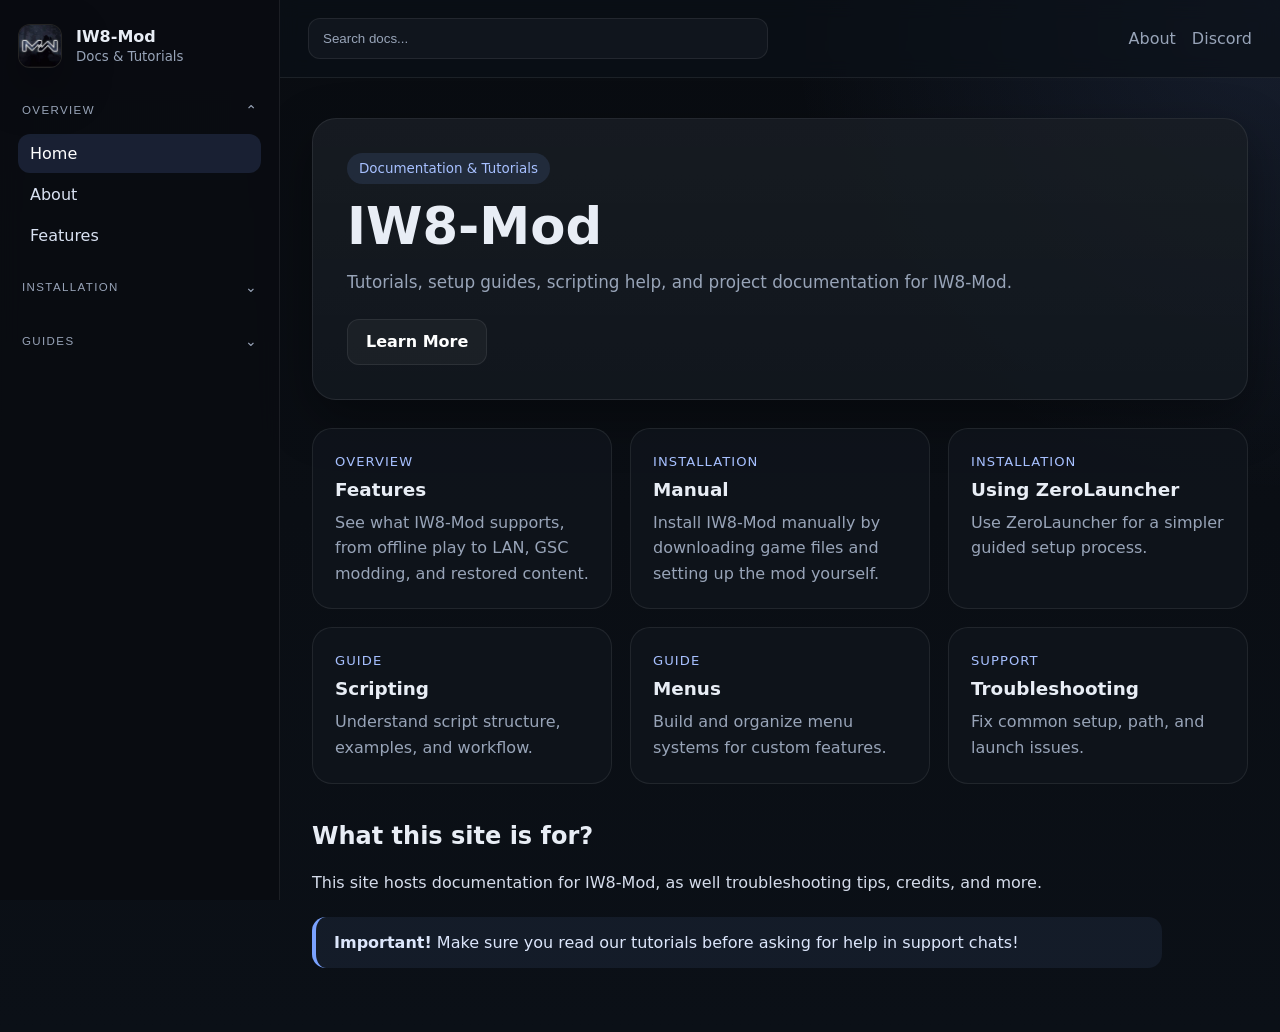
==== index.html @ df69f7f8 "fix2???" ====
<!DOCTYPE html>
<html lang="en">
<head>
  <meta charset="UTF-8" />
  <meta name="viewport" content="width=device-width, initial-scale=1.0"/>
  <title>IW8-Mod Docs - Home</title>
  <meta name="description" content="Documentation and tutorials for the IW8-Mod Call of Duty modding project."/>
  <link rel="stylesheet" href="assets/css/style.css"/>
  <link rel="icon" type="image/png" href="assets/images/iw8mod-icon.jpg"/>
</head>
<body>
  <div class="site-shell">
    <aside class="sidebar" id="sidebar">
      <div class="sidebar-inner">
        <a class="brand" href="/">
          <img class="brand-mark brand-logo" src="assets/images/iw8mod-icon.jpg" alt="IW8-Mod logo"/>
          <div>
            <strong>IW8-Mod</strong>
            <small>Docs & Tutorials</small>
          </div>
        </a>

        <nav class="sidebar-nav">
          <div class="nav-group is-open">
            <button class="nav-group-toggle" type="button" aria-expanded="true">
              <span class="nav-label">Overview</span>
              <span class="nav-chevron">⌄</span>
            </button>
            <div class="nav-group-links">
              <a class="nav-link active" href="/">Home</a>
              <a class="nav-link" href="/about/index.html">About</a>
              <a class="nav-link" href="/features/index.html">Features</a>
            </div>
          </div>

          <div class="nav-group">
            <button class="nav-group-toggle" type="button" aria-expanded="false">
              <span class="nav-label">Installation</span>
              <span class="nav-chevron">⌄</span>
            </button>
            <div class="nav-group-links">
              <a class="nav-link" href="/installation/manual/index.html">Manual</a>
              <a class="nav-link" href="/installation/zerolauncher/index.html">Using ZeroLauncher</a>
            </div>
          </div>

          <div class="nav-group">
            <button class="nav-group-toggle" type="button" aria-expanded="false">
              <span class="nav-label">Guides</span>
              <span class="nav-chevron">⌄</span>
            </button>
            <div class="nav-group-links">
              <a class="nav-link" href="/guides/scripting/index.html">Scripting</a>
              <a class="nav-link" href="/guides/troubleshooting/index.html">Troubleshooting</a>
            </div>
          </div>
        </nav>
      </div>
    </aside>

    <div class="main-area">
      <header class="topbar">
        <button class="menu-toggle" id="menuToggle" aria-label="Toggle sidebar">
          ☰
        </button>

        <div class="topbar-search">
          <input type="text" placeholder="Search docs..." />
        </div>

        <div class="topbar-links">
          <a href="/about/index.html">About</a>
          <a href="https://discord.gg/WVSErUvBbj">Discord</a>
        </div>
      </header>

      <main class="content">
        <section class="hero">
          <div class="hero-badge">Documentation & Tutorials</div>
          <h1>IW8-Mod</h1>
          <p>
            Tutorials, setup guides, scripting help, and project documentation for
            IW8-Mod.
          </p>

          <div class="hero-actions">
            <a class="btn btn-secondary" href="about/">Learn More</a>
          </div>
        </section>

        <section class="grid-cards">

        <a class="doc-card" href="features/">
          <span class="card-kicker">Overview</span>
          <h2>Features</h2>
          <p>See what IW8-Mod supports, from offline play to LAN, GSC modding, and restored content.</p>
        </a>

        <a class="doc-card" href="installation/manual/">
            <span class="card-kicker">Installation</span>
            <h2>Manual</h2>
            <p>Install IW8-Mod manually by downloading game files and setting up the mod yourself.</p>
        </a>

        <a class="doc-card" href="installation/zerolauncher/">
            <span class="card-kicker">Installation</span>
            <h2>Using ZeroLauncher</h2>
            <p>Use ZeroLauncher for a simpler guided setup process.</p>
        </a>

        <a class="doc-card" href="guides/scripting/">
            <span class="card-kicker">Guide</span>
            <h2>Scripting</h2>
            <p>Understand script structure, examples, and workflow.</p>
        </a>

        <a class="doc-card" href="guides/menus/">
            <span class="card-kicker">Guide</span>
            <h2>Menus</h2>
            <p>Build and organize menu systems for custom features.</p>
        </a>

        <a class="doc-card" href="guides/troubleshooting/">
            <span class="card-kicker">Support</span>
            <h2>Troubleshooting</h2>
            <p>Fix common setup, path, and launch issues.</p>
        </a>
        </section>

        <section class="doc-section">
            <br>
            <br>
          <h2>What this site is for?</h2>
          <p>
                This site hosts documentation for IW8-Mod, as well troubleshooting tips, credits, and more.
          </p>

          <div class="callout">
            <strong>Important!</strong> Make sure you read our tutorials before asking for help in support chats!
          </div>
        </section>
      </main>
    </div>
  </div>
  <script src="assets/js/main.js"></script>
</body>
</html>
---- assets/css/style.css ----
:root {
  --bg: #0a0d12;
  --panel: #10151d;
  --panel-2: #151c27;
  --border: rgba(255,255,255,0.08);
  --text: #e8edf5;
  --muted: #98a4b8;
  --accent: #7aa2ff;
  --accent-2: #a7c0ff;
  --shadow: 0 18px 50px rgba(0, 0, 0, 0.35);
  --radius: 18px;
  --sidebar-width: 280px;
}

* {
  box-sizing: border-box;
}

html {
  scroll-behavior: smooth;
}

body {
  margin: 0;
  font-family: Inter, system-ui, Arial, sans-serif;
  background:
    radial-gradient(circle at top right, rgba(122, 162, 255, 0.12), transparent 30%),
    linear-gradient(180deg, #090c11 0%, #0b1017 100%);
  color: var(--text);
}

a {
  color: inherit;
  text-decoration: none;
}

code, pre {
  font-family: Consolas, Monaco, monospace;
}

.site-shell {
  display: flex;
  min-height: 100vh;
}

.sidebar {
  width: var(--sidebar-width);
  background: rgba(10, 13, 18, 0.92);
  border-right: 1px solid var(--border);
  position: sticky;
  top: 0;
  height: 100vh;
  backdrop-filter: blur(12px);
  z-index: 30;
}

.sidebar-inner {
  padding: 24px 18px;
}

.brand {
  display: flex;
  align-items: center;
  gap: 14px;
  margin-bottom: 28px;
}

.brand-mark {
  width: 44px;
  height: 44px;
  border-radius: 12px;
  object-fit: cover;
  display: block;
  box-shadow: var(--shadow);
  border: 1px solid rgba(255,255,255,0.08);
  background: #111;
}

.brand-logo {
  flex-shrink: 0;
}

.brand strong {
  display: block;
  font-size: 1rem;
}

.brand small {
  color: var(--muted);
}

.sidebar-nav {
  display: flex;
  flex-direction: column;
  gap: 18px;
}

.nav-group {
  display: flex;
  flex-direction: column;
  gap: 8px;
}

.nav-label {
  font-size: 0.72rem;
  text-transform: uppercase;
  letter-spacing: 0.12em;
  color: var(--muted);
  margin-bottom: 4px;
}

.nav-link {
  display: block;
  padding: 10px 12px;
  border-radius: 12px;
  color: #d9e2f2;
  transition: background 0.2s ease, color 0.2s ease, transform 0.2s ease;
}

.nav-link:hover,
.nav-link.active {
  background: rgba(122, 162, 255, 0.14);
  color: white;
}

.nav-link:hover {
  transform: translateX(2px);
}

.main-area {
  flex: 1;
  min-width: 0;
}

.topbar {
  display: flex;
  align-items: center;
  justify-content: space-between;
  gap: 16px;
  padding: 18px 28px;
  border-bottom: 1px solid var(--border);
  background: rgba(11, 16, 23, 0.7);
  backdrop-filter: blur(10px);
  position: sticky;
  top: 0;
  z-index: 20;
}

.menu-toggle {
  display: none;
  border: 1px solid var(--border);
  background: var(--panel);
  color: var(--text);
  border-radius: 12px;
  padding: 10px 12px;
  cursor: pointer;
}

.topbar-search {
  flex: 1;
  max-width: 460px;
}

.topbar-search input {
  width: 100%;
  padding: 12px 14px;
  border-radius: 12px;
  border: 1px solid var(--border);
  background: var(--panel);
  color: var(--text);
  outline: none;
}

.topbar-links {
  display: flex;
  align-items: center;
  gap: 16px;
}

.topbar-links a {
  color: var(--muted);
  transition: 0.2s ease;
}

.topbar-links a:hover {
  color: white;
}

.content {
  padding: 40px 32px 64px;
  max-width: 1100px;
}

.hero {
  padding: 34px;
  border: 1px solid var(--border);
  border-radius: 24px;
  background:
    linear-gradient(180deg, rgba(255,255,255,0.03), rgba(255,255,255,0.01)),
    rgba(16, 21, 29, 0.86);
  box-shadow: var(--shadow);
}

.hero-badge {
  display: inline-block;
  padding: 8px 12px;
  border-radius: 999px;
  background: rgba(122, 162, 255, 0.12);
  color: var(--accent-2);
  font-size: 0.84rem;
  margin-bottom: 12px;
}

.hero h1 {
  margin: 0 0 12px;
  font-size: clamp(2rem, 4vw, 3.5rem);
}

.hero p {
  margin: 0;
  max-width: 720px;
  color: var(--muted);
  font-size: 1.05rem;
  line-height: 1.7;
}

.hero-actions {
  display: flex;
  gap: 12px;
  margin-top: 22px;
  flex-wrap: wrap;
}

.btn {
  display: inline-flex;
  align-items: center;
  justify-content: center;
  min-height: 46px;
  padding: 0 18px;
  border-radius: 12px;
  font-weight: 600;
  transition: 0.2s ease;
}

.btn-primary {
  background: linear-gradient(135deg, var(--accent), #5d84df);
  color: white;
}

.btn-primary:hover {
  transform: translateY(-1px);
}

.btn-secondary {
  background: rgba(255,255,255,0.04);
  border: 1px solid var(--border);
  color: white;
}

.grid-cards {
  display: grid;
  grid-template-columns: repeat(3, minmax(0, 1fr));
  gap: 18px;
  margin-top: 28px;
}

.doc-card {
  display: block;
  padding: 22px;
  border-radius: 20px;
  border: 1px solid var(--border);
  background: rgba(16, 21, 29, 0.78);
  transition: 0.2s ease;
}

.doc-card:hover {
  transform: translateY(-3px);
  border-color: rgba(122, 162, 255, 0.25);
}

.card-kicker {
  display: inline-block;
  margin-bottom: 10px;
  color: var(--accent-2);
  font-size: 0.82rem;
  text-transform: uppercase;
  letter-spacing: 0.08em;
}

.doc-card h2 {
  margin: 0 0 10px;
  font-size: 1.15rem;
}

.doc-card p {
  margin: 0;
  color: var(--muted);
  line-height: 1.6;
}

.doc-section,
.doc-page {
  max-width: 850px;
}

.doc-page h1,
.doc-section h2 {
  margin-top: 0;
}

.doc-page p,
.doc-page li,
.doc-section p {
  color: #d5dceb;
  line-height: 1.75;
}

.topbar-search input::placeholder {
  color: var(--muted);
}

.doc-page ul,
.doc-page ol {
  padding-left: 20px;
}

.callout {
  margin-top: 20px;
  padding: 16px 18px;
  border-left: 4px solid var(--accent);
  border-radius: 14px;
  background: rgba(122, 162, 255, 0.08);
  color: #dce6fb;
}

pre {
  padding: 16px;
  border-radius: 16px;
  background: #0b1118;
  border: 1px solid var(--border);
  overflow-x: auto;
}

.breadcrumb {
  color: var(--muted);
  margin-bottom: 12px;
}

.breadcrumb a {
  color: var(--accent-2);
}

@media (max-width: 980px) {
  .grid-cards {
    grid-template-columns: 1fr;
  }

  .sidebar {
    position: fixed;
    left: -100%;
    transition: 0.25s ease;
  }

  .sidebar.open {
    left: 0;
  }

  .menu-toggle {
    display: inline-flex;
  }

  .topbar {
    padding: 16px 18px;
  }

  .content {
    padding: 24px 18px 48px;
  }

  .topbar-links {
    display: none;
  }
}

.iw8-mod-banner {
    display: block;
    width: 100%;
    max-width: 720px;
    max-height: 320px;

    margin: 32px auto 0;

    border-radius: 20px;
    object-fit: cover;

    border: 1px solid var(--border);
    box-shadow: var(--shadow);
}

.banner-container {
  margin: 24px 0 10px;
  padding: 10px;
  border-radius: 24px;
  background: rgba(16, 21, 29, 0.6);
  border: 1px solid var(--border);
}

.doc-page h1 {
  margin-bottom: 10px;
}

.doc-page p {
  margin-top: 0;
}

.doc-page h2 {
  margin-top: 28px;
}

.doc-page ul li {
  margin-bottom: 6px;
}

.doc-page ol li {
  margin-bottom: 8px;
}

.topbar-search {
  flex: 1;
  max-width: 460px;
  position: relative;
}

.search-results {
  position: absolute;
  top: calc(100% + 10px);
  left: 0;
  right: 0;
  display: none;
  padding: 8px;
  border-radius: 16px;
  border: 1px solid var(--border);
  background: rgba(16, 21, 29, 0.98);
  backdrop-filter: blur(12px);
  box-shadow: var(--shadow);
  z-index: 50;
}

.search-results.visible {
  display: block;
}

.search-result-item {
  display: block;
  padding: 12px 14px;
  border-radius: 12px;
  transition: 0.2s ease;
}

.search-result-item:hover {
  background: rgba(122, 162, 255, 0.12);
}

.search-result-item strong {
  display: block;
  color: white;
  font-size: 0.96rem;
}

.search-result-section {
  display: block;
  margin-bottom: 4px;
  color: var(--accent-2);
  font-size: 0.76rem;
  text-transform: uppercase;
  letter-spacing: 0.08em;
}

.search-result-empty {
  padding: 12px 14px;
  color: var(--muted);
  border-radius: 12px;
}

.nav-group {
  display: flex;
  flex-direction: column;
  gap: 8px;
}

.nav-group-toggle {
  width: 100%;
  display: flex;
  align-items: center;
  justify-content: space-between;
  gap: 10px;
  padding: 6px 4px;
  background: transparent;
  border: 0;
  color: inherit;
  cursor: pointer;
  text-align: left;
}

.nav-group-toggle .nav-label {
  margin-bottom: 0;
}

.nav-chevron {
  color: var(--muted);
  font-size: 0.9rem;
  transition: transform 0.2s ease;
}

.nav-group-links {
  overflow: hidden;
  max-height: 0;
  opacity: 0;
  transition:
    max-height 0.28s ease,
    opacity 0.2s ease;
}

.nav-group-links > * {
  overflow: hidden;
}

.nav-group.is-open .nav-group-links {
  max-height: 500px;
  opacity: 1;
}

.nav-group.is-open .nav-chevron {
  transform: rotate(180deg);
}

.nav-group-links .nav-link {
  display: block;
  margin-top: 2px;
}

.nav-group-toggle:hover .nav-label,
.nav-group-toggle:hover .nav-chevron {
  color: white;
}

.doc-image-card {
  margin: 18px 0 26px;
  padding: 10px;
  border-radius: 20px;
  background: rgba(16, 21, 29, 0.72);
  border: 1px solid var(--border);
  box-shadow: var(--shadow);
}

.doc-image {
  display: block;
  width: 100%;
  max-width: 820px;
  margin: 0 auto;
  border-radius: 14px;
  border: 1px solid rgba(255, 255, 255, 0.06);
  object-fit: cover;
}

.doc-image-caption {
  margin: 12px 4px 2px;
  color: var(--muted);
  font-size: 0.92rem;
  line-height: 1.6;
  text-align: center;
}

.doc-image-small {
  max-width: 520px;
}

.doc-image-medium {
  max-width: 700px;
}

.doc-image-large {
  max-width: 920px;
}

.doc-image-inline {
  margin-top: 12px;
}

@media (max-width: 980px) {
  .doc-image-card {
    padding: 8px;
    border-radius: 16px;
  }

  .doc-image {
    border-radius: 12px;
  }

  .doc-image-caption {
    font-size: 0.88rem;
  }
}
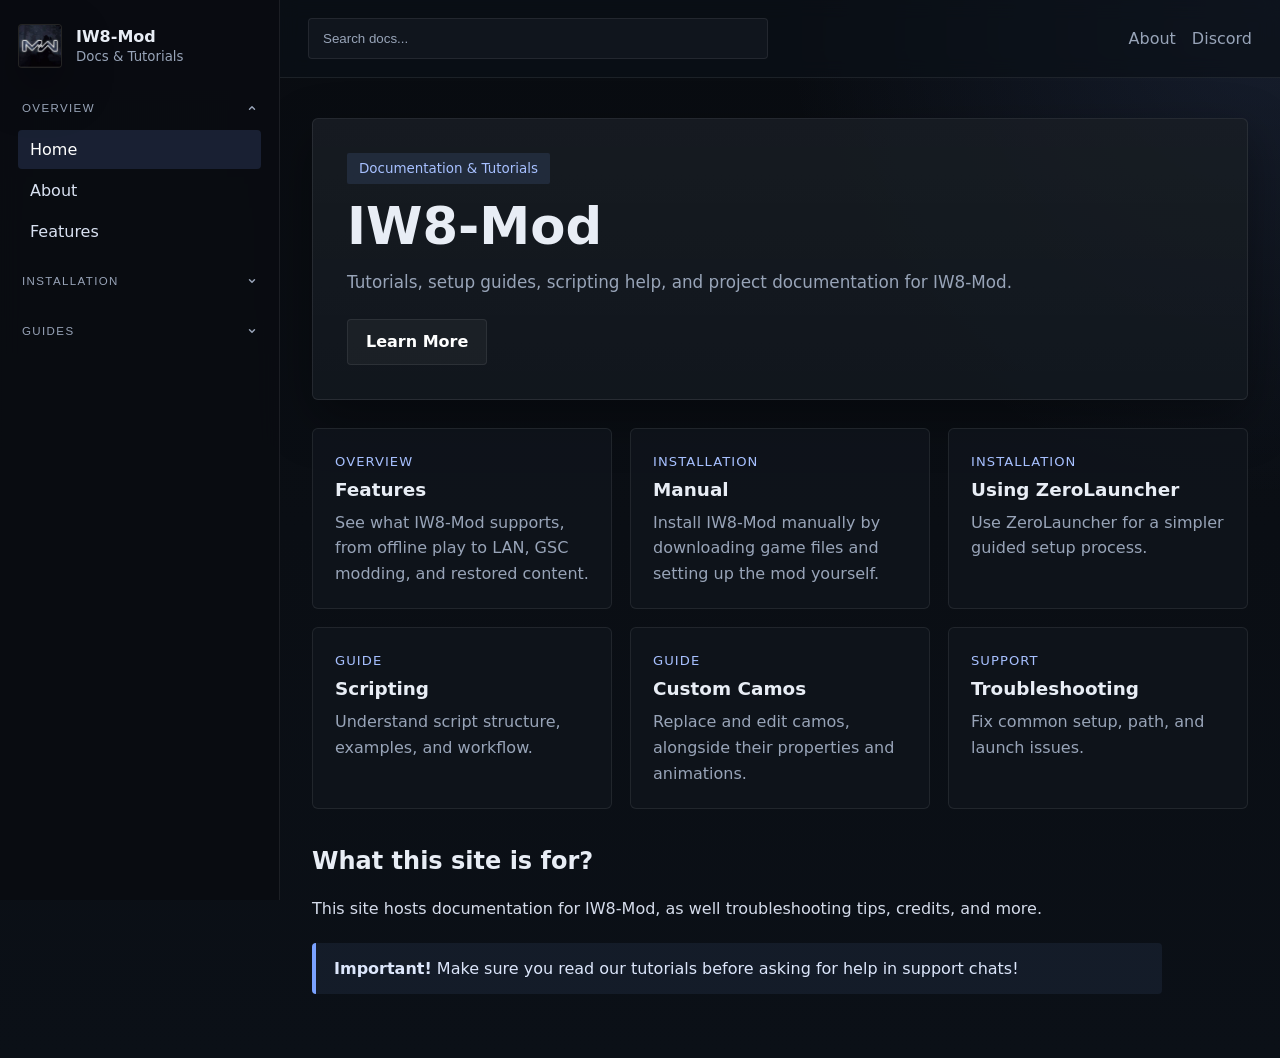
==== commit 69fe7710: "WIP camo related page (codePen image sliders/dir css, still need more examples), other minor tweaks " ====
--- a/index.html
+++ b/index.html
@@ -1,19 +1,21 @@
 <!DOCTYPE html>
 <html lang="en">
+
 <head>
   <meta charset="UTF-8" />
-  <meta name="viewport" content="width=device-width, initial-scale=1.0"/>
+  <meta name="viewport" content="width=device-width, initial-scale=1.0" />
   <title>IW8-Mod Docs - Home</title>
-  <meta name="description" content="Documentation and tutorials for the IW8-Mod Call of Duty modding project."/>
-  <link rel="stylesheet" href="assets/css/style.css"/>
-  <link rel="icon" type="image/png" href="assets/images/iw8mod-icon.jpg"/>
+  <meta name="description" content="Documentation and tutorials for the IW8-Mod Call of Duty modding project." />
+  <link rel="stylesheet" href="assets/css/style.css" />
+  <link rel="icon" type="image/png" href="assets/images/iw8mod-icon.jpg" />
 </head>
+
 <body>
   <div class="site-shell">
     <aside class="sidebar" id="sidebar">
       <div class="sidebar-inner">
         <a class="brand" href="/">
-          <img class="brand-mark brand-logo" src="assets/images/iw8mod-icon.jpg" alt="IW8-Mod logo"/>
+          <img class="brand-mark brand-logo" src="assets/images/iw8mod-icon.jpg" alt="IW8-Mod logo" />
           <div>
             <strong>IW8-Mod</strong>
             <small>Docs & Tutorials</small>
@@ -28,8 +30,8 @@
             </button>
             <div class="nav-group-links">
               <a class="nav-link active" href="/">Home</a>
-              <a class="nav-link" href="/about/index.html">About</a>
-              <a class="nav-link" href="/features/index.html">Features</a>
+              <a class="nav-link" href="/about/">About</a>
+              <a class="nav-link" href="/features/">Features</a>
             </div>
           </div>
 
@@ -39,8 +41,8 @@
               <span class="nav-chevron">⌄</span>
             </button>
             <div class="nav-group-links">
-              <a class="nav-link" href="/installation/manual/index.html">Manual</a>
-              <a class="nav-link" href="/installation/zerolauncher/index.html">Using ZeroLauncher</a>
+              <a class="nav-link" href="/installation/manual/">Manual</a>
+              <a class="nav-link" href="/installation/zerolauncher/">Using ZeroLauncher</a>
             </div>
           </div>
 
@@ -50,8 +52,9 @@
               <span class="nav-chevron">⌄</span>
             </button>
             <div class="nav-group-links">
-              <a class="nav-link" href="/guides/scripting/index.html">Scripting</a>
-              <a class="nav-link" href="/guides/troubleshooting/index.html">Troubleshooting</a>
+              <a class="nav-link" href="/guides/scripting/">Scripting</a>
+              <a class="nav-link" href="/guides/customization/">Custom Camos</a>
+              <a class="nav-link" href="/guides/troubleshooting/">Troubleshooting</a>
             </div>
           </div>
         </nav>
@@ -69,7 +72,7 @@
         </div>
 
         <div class="topbar-links">
-          <a href="/about/index.html">About</a>
+          <a href="/about/">About</a>
           <a href="https://discord.gg/WVSErUvBbj">Discord</a>
         </div>
       </header>
@@ -90,49 +93,49 @@
 
         <section class="grid-cards">
 
-        <a class="doc-card" href="features/">
-          <span class="card-kicker">Overview</span>
-          <h2>Features</h2>
-          <p>See what IW8-Mod supports, from offline play to LAN, GSC modding, and restored content.</p>
-        </a>
+          <a class="doc-card" href="features/">
+            <span class="card-kicker">Overview</span>
+            <h2>Features</h2>
+            <p>See what IW8-Mod supports, from offline play to LAN, GSC modding, and restored content.</p>
+          </a>
 
-        <a class="doc-card" href="installation/manual/">
+          <a class="doc-card" href="installation/manual/">
             <span class="card-kicker">Installation</span>
             <h2>Manual</h2>
             <p>Install IW8-Mod manually by downloading game files and setting up the mod yourself.</p>
-        </a>
+          </a>
 
-        <a class="doc-card" href="installation/zerolauncher/">
+          <a class="doc-card" href="installation/zerolauncher/">
             <span class="card-kicker">Installation</span>
             <h2>Using ZeroLauncher</h2>
             <p>Use ZeroLauncher for a simpler guided setup process.</p>
-        </a>
+          </a>
 
-        <a class="doc-card" href="guides/scripting/">
+          <a class="doc-card" href="guides/scripting/">
             <span class="card-kicker">Guide</span>
             <h2>Scripting</h2>
             <p>Understand script structure, examples, and workflow.</p>
-        </a>
+          </a>
 
-        <a class="doc-card" href="guides/menus/">
+          <a class="doc-card" href="guides/customization/">
             <span class="card-kicker">Guide</span>
-            <h2>Menus</h2>
-            <p>Build and organize menu systems for custom features.</p>
-        </a>
+            <h2>Custom Camos</h2>
+            <p>Replace and edit camos, alongside their properties and animations.</p>
+          </a>
 
-        <a class="doc-card" href="guides/troubleshooting/">
+          <a class="doc-card" href="guides/troubleshooting/">
             <span class="card-kicker">Support</span>
             <h2>Troubleshooting</h2>
             <p>Fix common setup, path, and launch issues.</p>
-        </a>
+          </a>
         </section>
 
         <section class="doc-section">
-            <br>
-            <br>
+          <br>
+          <br>
           <h2>What this site is for?</h2>
           <p>
-                This site hosts documentation for IW8-Mod, as well troubleshooting tips, credits, and more.
+            This site hosts documentation for IW8-Mod, as well troubleshooting tips, credits, and more.
           </p>
 
           <div class="callout">
@@ -144,4 +147,5 @@
   </div>
   <script src="assets/js/main.js"></script>
 </body>
+
 </html>
--- a/assets/css/style.css
+++ b/assets/css/style.css
@@ -2,13 +2,15 @@
   --bg: #0a0d12;
   --panel: #10151d;
   --panel-2: #151c27;
-  --border: rgba(255,255,255,0.08);
+  --border: rgba(255, 255, 255, 0.08);
   --text: #e8edf5;
   --muted: #98a4b8;
   --accent: #7aa2ff;
   --accent-2: #a7c0ff;
   --shadow: 0 18px 50px rgba(0, 0, 0, 0.35);
-  --radius: 18px;
+  --radius-lg: 6px;
+  --radius-md: 4px;
+  --radius-sm: 2px;
   --sidebar-width: 280px;
 }
 
@@ -34,7 +36,8 @@
   text-decoration: none;
 }
 
-code, pre {
+code,
+pre {
   font-family: Consolas, Monaco, monospace;
 }
 
@@ -68,11 +71,11 @@
 .brand-mark {
   width: 44px;
   height: 44px;
-  border-radius: 12px;
+  border-radius: var(--radius-md);
   object-fit: cover;
   display: block;
   box-shadow: var(--shadow);
-  border: 1px solid rgba(255,255,255,0.08);
+  border: 1px solid rgba(255, 255, 255, 0.08);
   background: #111;
 }
 
@@ -112,7 +115,7 @@
 .nav-link {
   display: block;
   padding: 10px 12px;
-  border-radius: 12px;
+  border-radius: var(--radius-md);
   color: #d9e2f2;
   transition: background 0.2s ease, color 0.2s ease, transform 0.2s ease;
 }
@@ -151,7 +154,7 @@
   border: 1px solid var(--border);
   background: var(--panel);
   color: var(--text);
-  border-radius: 12px;
+  border-radius: var(--radius-md);
   padding: 10px 12px;
   cursor: pointer;
 }
@@ -164,7 +167,7 @@
 .topbar-search input {
   width: 100%;
   padding: 12px 14px;
-  border-radius: 12px;
+  border-radius: var(--radius-md);
   border: 1px solid var(--border);
   background: var(--panel);
   color: var(--text);
@@ -194,9 +197,9 @@
 .hero {
   padding: 34px;
   border: 1px solid var(--border);
-  border-radius: 24px;
+  border-radius: var(--radius-lg);
   background:
-    linear-gradient(180deg, rgba(255,255,255,0.03), rgba(255,255,255,0.01)),
+    linear-gradient(180deg, rgba(255, 255, 255, 0.03), rgba(255, 255, 255, 0.01)),
     rgba(16, 21, 29, 0.86);
   box-shadow: var(--shadow);
 }
@@ -204,7 +207,7 @@
 .hero-badge {
   display: inline-block;
   padding: 8px 12px;
-  border-radius: 999px;
+  border-radius: var(--radius-sm);
   background: rgba(122, 162, 255, 0.12);
   color: var(--accent-2);
   font-size: 0.84rem;
@@ -237,7 +240,7 @@
   justify-content: center;
   min-height: 46px;
   padding: 0 18px;
-  border-radius: 12px;
+  border-radius: var(--radius-md);
   font-weight: 600;
   transition: 0.2s ease;
 }
@@ -252,7 +255,7 @@
 }
 
 .btn-secondary {
-  background: rgba(255,255,255,0.04);
+  background: rgba(255, 255, 255, 0.04);
   border: 1px solid var(--border);
   color: white;
 }
@@ -267,7 +270,7 @@
 .doc-card {
   display: block;
   padding: 22px;
-  border-radius: 20px;
+  border-radius: var(--radius-lg);
   border: 1px solid var(--border);
   background: rgba(16, 21, 29, 0.78);
   transition: 0.2s ease;
@@ -328,14 +331,14 @@
   margin-top: 20px;
   padding: 16px 18px;
   border-left: 4px solid var(--accent);
-  border-radius: 14px;
+  border-radius: var(--radius-md);
   background: rgba(122, 162, 255, 0.08);
   color: #dce6fb;
 }
 
 pre {
   padding: 16px;
-  border-radius: 16px;
+  border-radius: var(--radius-md);
   background: #0b1118;
   border: 1px solid var(--border);
   overflow-x: auto;
@@ -383,27 +386,20 @@
 }
 
 .iw8-mod-banner {
-    display: block;
-    width: 100%;
-    max-width: 720px;
-    max-height: 320px;
-
-    margin: 32px auto 0;
-
-    border-radius: 20px;
-    object-fit: cover;
-
-    border: 1px solid var(--border);
-    box-shadow: var(--shadow);
-}
-
-.banner-container {
-  margin: 24px 0 10px;
-  padding: 10px;
-  border-radius: 24px;
-  background: rgba(16, 21, 29, 0.6);
-  border: 1px solid var(--border);
-}
+  display: block;
+  width: 100%;
+  max-width: 720px;
+  max-height: 320px;
+
+  margin: 18px 0 26px 0;
+
+  border-radius: var(--radius-lg);
+  object-fit: cover;
+
+  border: 1px solid var(--border);
+  box-shadow: var(--shadow);
+}
+
 
 .doc-page h1 {
   margin-bottom: 10px;
@@ -438,7 +434,7 @@
   right: 0;
   display: none;
   padding: 8px;
-  border-radius: 16px;
+  border-radius: var(--radius-md);
   border: 1px solid var(--border);
   background: rgba(16, 21, 29, 0.98);
   backdrop-filter: blur(12px);
@@ -453,7 +449,7 @@
 .search-result-item {
   display: block;
   padding: 12px 14px;
-  border-radius: 12px;
+  border-radius: var(--radius-md);
   transition: 0.2s ease;
 }
 
@@ -479,7 +475,7 @@
 .search-result-empty {
   padding: 12px 14px;
   color: var(--muted);
-  border-radius: 12px;
+  border-radius: var(--radius-md);
 }
 
 .nav-group {
@@ -507,9 +503,18 @@
 }
 
 .nav-chevron {
-  color: var(--muted);
-  font-size: 0.9rem;
-  transition: transform 0.2s ease;
+  display: inline-block;
+  width: 10px;
+  height: 10px;
+  font-size: 0;
+  color: transparent !important;
+  background-color: var(--muted);
+  -webkit-mask: url("data:image/svg+xml,%3Csvg xmlns='http://www.w3.org/2000/svg' viewBox='0 0 24 24' fill='none' stroke='black' stroke-width='3.5' stroke-linecap='round' stroke-linejoin='round'%3E%3Cpath d='m6 9 6 6 6-6'/%3E%3C/svg%3E") no-repeat center;
+  mask: url("data:image/svg+xml,%3Csvg xmlns='http://www.w3.org/2000/svg' viewBox='0 0 24 24' fill='none' stroke='black' stroke-width='3.5' stroke-linecap='round' stroke-linejoin='round'%3E%3Cpath d='m6 9 6 6 6-6'/%3E%3C/svg%3E") no-repeat center;
+  -webkit-mask-size: contain;
+  mask-size: contain;
+  transition: transform 0.25s cubic-bezier(0.2, 0, 0, 1), background-color 0.2s ease;
+  vertical-align: middle;
 }
 
 .nav-group-links {
@@ -521,7 +526,7 @@
     opacity 0.2s ease;
 }
 
-.nav-group-links > * {
+.nav-group-links>* {
   overflow: hidden;
 }
 
@@ -531,7 +536,7 @@
 }
 
 .nav-group.is-open .nav-chevron {
-  transform: rotate(180deg);
+  transform: rotate(-180deg);
 }
 
 .nav-group-links .nav-link {
@@ -539,15 +544,18 @@
   margin-top: 2px;
 }
 
-.nav-group-toggle:hover .nav-label,
+.nav-group-toggle:hover .nav-label {
+  color: white;
+}
+
 .nav-group-toggle:hover .nav-chevron {
-  color: white;
+  background-color: white;
 }
 
 .doc-image-card {
   margin: 18px 0 26px;
   padding: 10px;
-  border-radius: 20px;
+  border-radius: var(--radius-lg);
   background: rgba(16, 21, 29, 0.72);
   border: 1px solid var(--border);
   box-shadow: var(--shadow);
@@ -558,7 +566,7 @@
   width: 100%;
   max-width: 820px;
   margin: 0 auto;
-  border-radius: 14px;
+  border-radius: var(--radius-md);
   border: 1px solid rgba(255, 255, 255, 0.06);
   object-fit: cover;
 }
@@ -590,14 +598,338 @@
 @media (max-width: 980px) {
   .doc-image-card {
     padding: 8px;
-    border-radius: 16px;
+    border-radius: var(--radius-md);
   }
 
   .doc-image {
-    border-radius: 12px;
+    border-radius: var(--radius-md);
   }
 
   .doc-image-caption {
     font-size: 0.88rem;
   }
+}
+
+.file-tree {
+  background: rgba(16, 21, 29, 0.72);
+  border: 1px solid var(--border);
+  border-radius: var(--radius-md);
+  padding: 14px 18px;
+  margin: 1.5em 0;
+  max-width: 480px;
+}
+
+.file-tree-title {
+  font-size: 0.72rem;
+  font-weight: 600;
+  color: var(--text-muted);
+  text-transform: uppercase;
+  letter-spacing: 0.08em;
+  margin-bottom: 12px;
+  border-bottom: 1px solid var(--border);
+  padding-bottom: 8px;
+}
+
+.file-tree-node {
+  display: flex;
+  align-items: center;
+  gap: 8px;
+  padding: 4px 0;
+  font-family: monospace;
+  font-size: 0.84rem;
+}
+
+.file-tree-node.folder {
+  color: #ffffff;
+  font-weight: 600;
+}
+
+.file-tree-children {
+  margin-left: 10px;
+  border-left: 1px solid var(--border);
+  padding-left: 14px;
+}
+
+.file-tree-node.file {
+  color: var(--text-muted);
+}
+
+.file-tree-node.file:hover {
+  color: var(--text);
+}
+
+.file-icon {
+  flex-shrink: 0;
+}
+
+.slider-controls {
+  display: flex;
+  gap: 8px;
+  margin: 1.5em auto 1em auto;
+  justify-content: safe center;
+  flex-wrap: nowrap;
+  overflow-x: auto;
+  white-space: nowrap;
+  padding: 6px 12px;
+  max-width: 100%;
+  scrollbar-width: none;
+  -webkit-overflow-scrolling: touch;
+}
+
+.slider-controls::-webkit-scrollbar {
+  display: none;
+}
+
+.slider-tab {
+  flex-shrink: 0;
+  background: var(--bg-hover);
+  border: 1px solid var(--border);
+  color: var(--text-muted);
+  padding: 4px 8px;
+  font-size: 0.66rem;
+  font-family: inherit;
+  cursor: pointer;
+  border-radius: var(--radius-sm);
+  transition: all 0.2s ease;
+  font-weight: 600;
+  text-transform: uppercase;
+  letter-spacing: 0.03em;
+}
+
+.slider-tab:hover {
+  background: var(--border);
+  color: var(--text);
+}
+
+.slider-tab.active {
+  background: var(--accent);
+  border-color: var(--accent);
+  color: #ffffff;
+}
+
+.variant-controls {
+  display: flex;
+  gap: 8px;
+  margin: 0 0 1.5em 0;
+  justify-content: center;
+  align-items: center;
+  flex-wrap: wrap;
+}
+
+.variant-label {
+  font-size: 0.82rem;
+  color: var(--text-muted);
+  font-weight: 600;
+  text-transform: uppercase;
+  letter-spacing: 0.05em;
+  margin-right: 6px;
+}
+
+.variant-indicator {
+  background: var(--bg-hover);
+  border: 1px solid var(--border);
+  color: var(--text-muted);
+  padding: 5px 12px;
+  font-size: 0.76rem;
+  font-family: inherit;
+  border-radius: var(--radius-sm);
+  transition: all 0.3s ease;
+  font-weight: 600;
+  text-transform: uppercase;
+  letter-spacing: 0.05em;
+  opacity: 0.5;
+}
+
+.variant-indicator.active {
+  background: var(--accent-2);
+  border-color: var(--accent-2);
+  color: #ffffff;
+  opacity: 1;
+}
+
+.slider-option {
+  display: none;
+  position: relative;
+  width: 100%;
+}
+
+.slider-option.active {
+  display: block;
+}
+
+.cd-image-container {
+  position: relative;
+  width: 100%;
+  max-width: 768px;
+  margin: 0 auto 2em auto;
+  overflow: hidden;
+  border: 1px solid var(--border);
+  box-shadow: var(--shadow);
+  border-radius: var(--radius-lg);
+  user-select: none;
+}
+
+.cd-image-container img,
+.cd-image-container video {
+  display: block;
+  width: 100%;
+  height: auto;
+  pointer-events: none;
+}
+
+.cd-image-container img {
+  transition: opacity 0.35s ease;
+  opacity: 1;
+}
+
+.cd-image-container img.fade-out {
+  opacity: 0;
+}
+
+.cd-image-label {
+  position: absolute;
+  font-weight: 600;
+  font-size: 0.76rem;
+  text-transform: uppercase;
+  letter-spacing: 0.08em;
+  top: 14px;
+  color: #ffffff;
+  background: rgba(10, 13, 18, 0.85);
+  padding: 6px 12px;
+  border-radius: var(--radius-sm);
+  z-index: 5;
+  backdrop-filter: blur(4px);
+  pointer-events: none;
+  opacity: 0;
+  transform: translateY(10px);
+  transition: transform 0.3s ease, opacity 0.3s ease;
+}
+
+.cd-image-label[data-type="original"] {
+  left: 14px;
+}
+
+.cd-image-label[data-type="modified"] {
+  right: 14px;
+}
+
+.is-visible .cd-image-label {
+  opacity: 1;
+  transform: translateY(0);
+}
+
+.is-visible .cd-image-label.is-hidden {
+  opacity: 0;
+}
+
+.is-dragging .cd-image-label,
+.initial-anim .cd-image-label {
+  opacity: 0 !important;
+  transform: translateY(10px);
+}
+
+.cd-value-label {
+  position: absolute;
+  bottom: 12px;
+  left: 50%;
+  transform: translateX(-50%) translateY(10px);
+  background: rgba(10, 10, 12, 0.85);
+  border: 1px solid var(--border);
+  color: var(--text);
+  padding: 4px 10px;
+  font-size: 0.68rem;
+  font-family: monospace;
+  font-weight: 500;
+  border-radius: var(--radius-sm);
+  z-index: 4;
+  pointer-events: none;
+  opacity: 0;
+  transition: all 0.3s cubic-bezier(0.16, 1, 0.3, 1);
+  white-space: nowrap;
+}
+
+.is-visible .cd-value-label {
+  opacity: 1;
+  transform: translateX(-50%) translateY(0);
+}
+
+.is-dragging .cd-value-label,
+.initial-anim .cd-value-label {
+  opacity: 0 !important;
+  transform: translateX(-50%) translateY(10px) !important;
+}
+
+.cd-resize-img {
+  position: absolute;
+  top: 0;
+  left: 0;
+  width: 0;
+  height: 100%;
+  overflow: hidden;
+  z-index: 2;
+  transform: translateZ(0);
+  backface-visibility: hidden;
+}
+
+.cd-resize-img img,
+.cd-resize-img video {
+  position: absolute;
+  left: 0;
+  top: 0;
+  display: block;
+  height: 100%;
+  width: auto;
+  max-width: none;
+}
+
+.is-visible .cd-resize-img {
+  width: 50%;
+}
+
+.is-visible.initial-anim .cd-resize-img {
+  animation: cd-bounce-in 0.8s cubic-bezier(0.16, 1, 0.3, 1);
+}
+
+@keyframes cd-bounce-in {
+  0% {
+    width: 0;
+  }
+
+  70% {
+    width: 55%;
+  }
+
+  100% {
+    width: 50%;
+  }
+}
+
+.cd-handle {
+  position: absolute;
+  height: 40px;
+  width: 40px;
+  left: 50%;
+  top: 50%;
+  margin-left: -20px;
+  margin-top: -20px;
+  border-radius: 50%;
+  background: var(--accent) no-repeat center center;
+  background-image: url("data:image/svg+xml,%3Csvg xmlns='http://www.w3.org/2000/svg' width='24' height='24' viewBox='0 0 24 24' fill='none' stroke='white' stroke-width='2.5' stroke-linecap='round' stroke-linejoin='round'%3E%3Cpath d='m8 17-5-5 5-5M16 7l5 5-5 5'/%3E%3C/svg%3E");
+  background-size: 20px;
+  cursor: ew-resize;
+  box-shadow: 0 0 0 4px rgba(122, 162, 255, 0.25), 0 4px 12px rgba(0, 0, 0, 0.5);
+  z-index: 10;
+  opacity: 0;
+  transform: translate3d(0, 0, 0) scale(0);
+}
+
+.cd-handle.draggable {
+  background-color: var(--accent-2);
+  box-shadow: 0 0 0 6px rgba(122, 162, 255, 0.4), 0 6px 16px rgba(0, 0, 0, 0.6);
+}
+
+.is-visible .cd-handle {
+  opacity: 1;
+  transform: translate3d(0, 0, 0) scale(1);
+  transition: transform 0.4s cubic-bezier(0.34, 1.56, 0.64, 1), opacity 0.3s ease;
 }
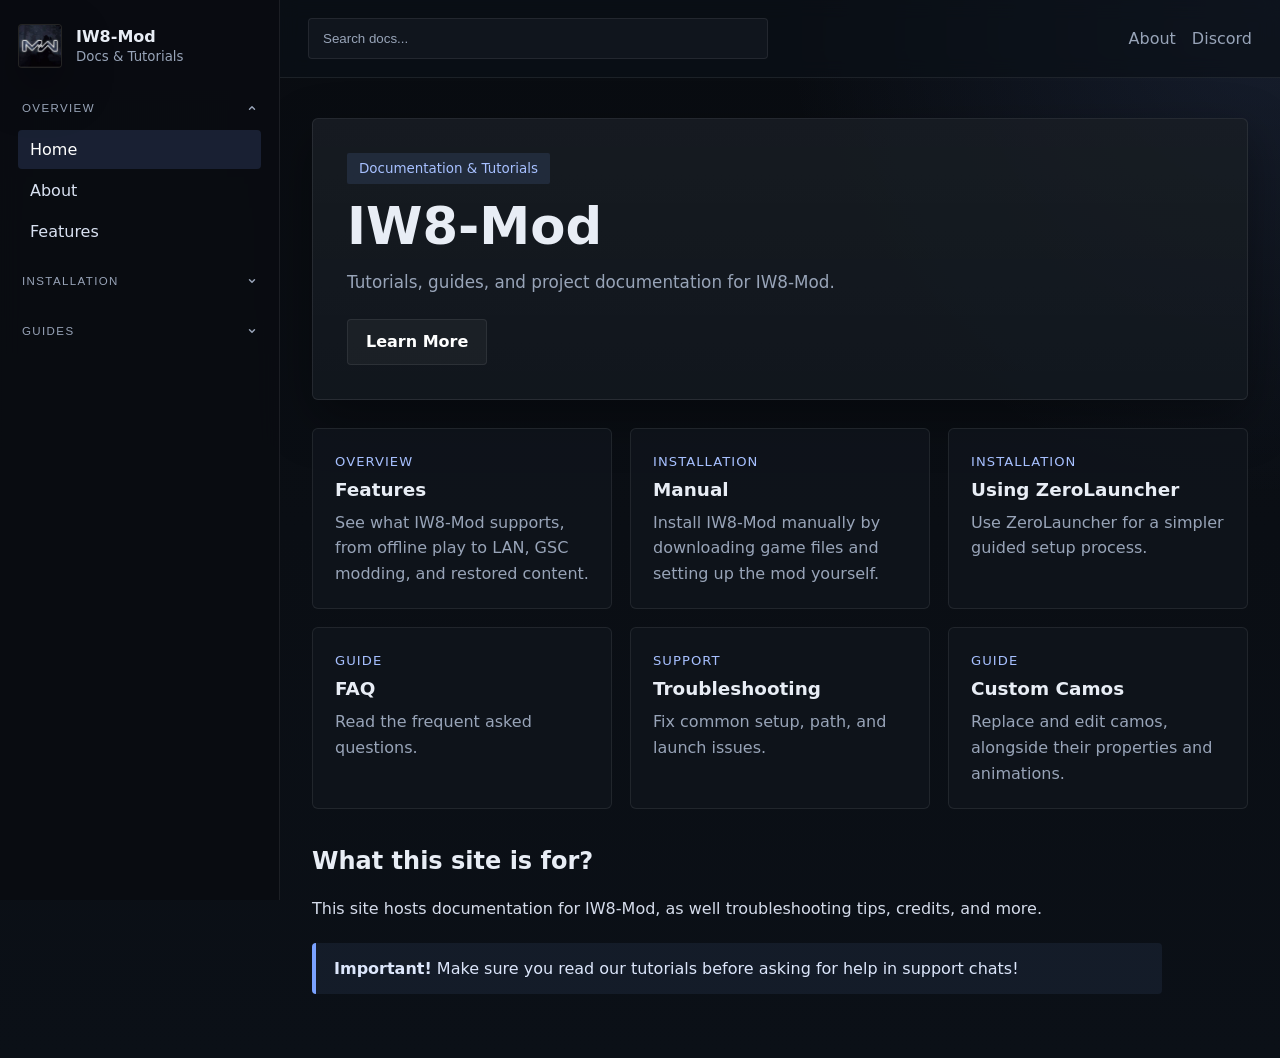
==== commit eb32ed3a: "FAQ is here!! I hope i didn't break anything sorry :(" ====
--- a/index.html
+++ b/index.html
@@ -52,9 +52,9 @@
               <span class="nav-chevron">⌄</span>
             </button>
             <div class="nav-group-links">
-              <a class="nav-link" href="/guides/scripting/">Scripting</a>
-              <a class="nav-link" href="/guides/customization/">Custom Camos</a>
+              <a class="nav-link" href="/guides/faq/">FAQ</a>
               <a class="nav-link" href="/guides/troubleshooting/">Troubleshooting</a>
+              <a class="nav-link" href="/guides/camos/">Custom Camos</a>
             </div>
           </div>
         </nav>
@@ -82,7 +82,7 @@
           <div class="hero-badge">Documentation & Tutorials</div>
           <h1>IW8-Mod</h1>
           <p>
-            Tutorials, setup guides, scripting help, and project documentation for
+            Tutorials, guides, and project documentation for
             IW8-Mod.
           </p>
 
@@ -111,16 +111,10 @@
             <p>Use ZeroLauncher for a simpler guided setup process.</p>
           </a>
 
-          <a class="doc-card" href="guides/scripting/">
+          <a class="doc-card" href="guides/faq/">
             <span class="card-kicker">Guide</span>
-            <h2>Scripting</h2>
-            <p>Understand script structure, examples, and workflow.</p>
-          </a>
-
-          <a class="doc-card" href="guides/customization/">
-            <span class="card-kicker">Guide</span>
-            <h2>Custom Camos</h2>
-            <p>Replace and edit camos, alongside their properties and animations.</p>
+            <h2>FAQ</h2>
+            <p>Read the frequent asked questions.</p>
           </a>
 
           <a class="doc-card" href="guides/troubleshooting/">
@@ -128,6 +122,13 @@
             <h2>Troubleshooting</h2>
             <p>Fix common setup, path, and launch issues.</p>
           </a>
+
+          <a class="doc-card" href="guides/camos/">
+            <span class="card-kicker">Guide</span>
+            <h2>Custom Camos</h2>
+            <p>Replace and edit camos, alongside their properties and animations.</p>
+          </a>
+
         </section>
 
         <section class="doc-section">
